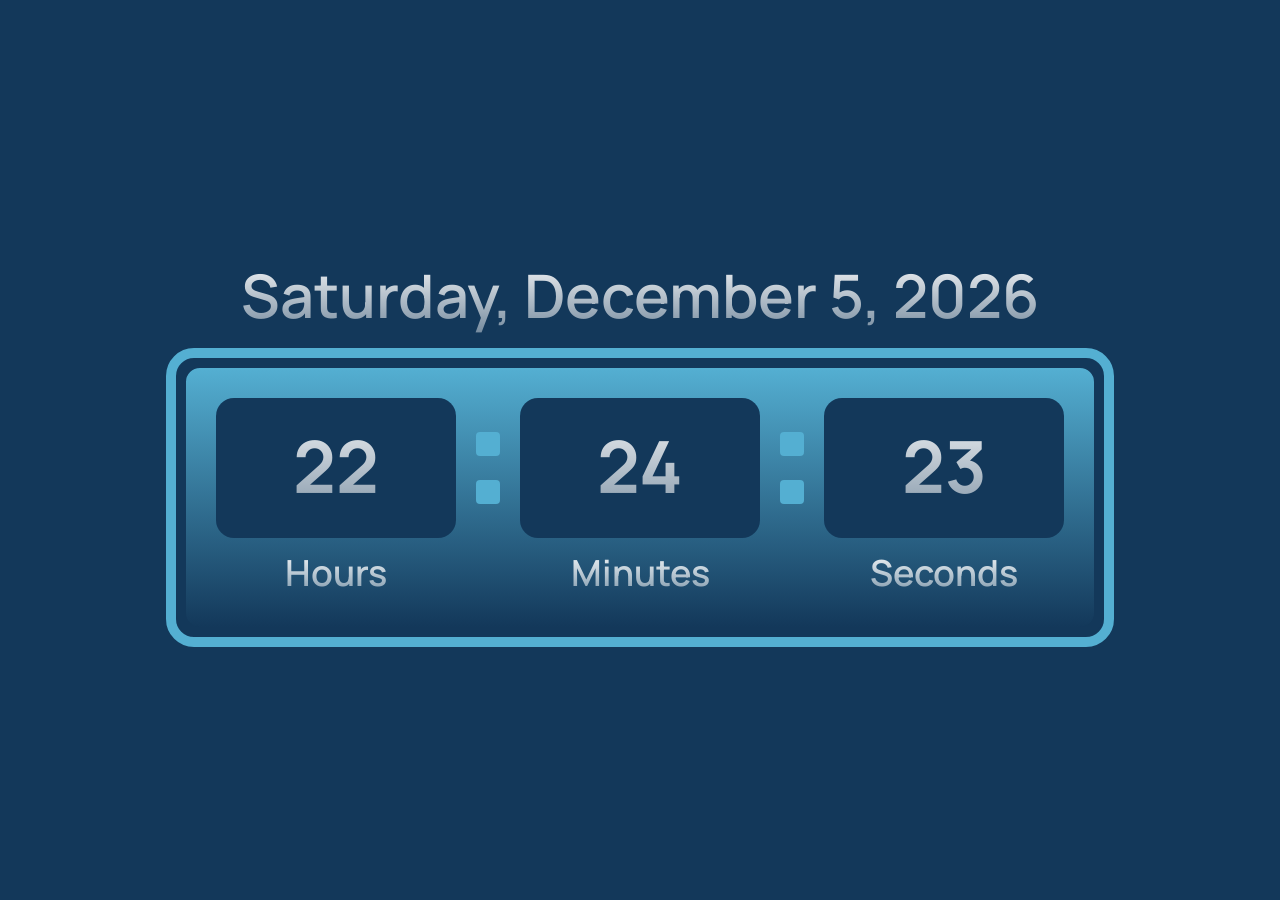
==== clock/index.html @ 6644dbaf "Clock" ====
<!DOCTYPE html>
<html lang="en">

<head>
  <meta charset="UTF-8">
  <meta name="viewport" content="width=device-width, initial-scale=1.0">
  <title>Competition Timer</title>

  <link rel="stylesheet" href="clock.css" />
</head>

<body>
  <div class="container">
    <div id="timer-container">
      <div class="text-gradient" id="timer_date"></div>

      <div class="timer-wrapper">
        <div class="timer">
          <div class="timer_block">
            <div class="timer_block__content" id="timer_block__hours" data-content="0">
              <span>0</span>
            </div>
            <div class="timer_block__label text-gradient">Hours</div>
          </div>

          <div class="timer_separator">
            <div></div>
            <div></div>
          </div>

          <div class="timer_block">
            <div class="timer_block__content" id="timer_block__minutes" data-content="0">
              <span>0</span>
            </div>
            <div class="timer_block__label text-gradient">Minutes</div>
          </div>

          <div class="timer_separator">
            <div></div>
            <div></div>
          </div>

          <div class="timer_block">
            <div class="timer_block__content" id="timer_block__seconds" data-content="0">
              <span>0</span>
            </div>
            <div class="timer_block__label text-gradient">Seconds</div>
          </div>
        </div>
      </div>
    </div>
  </div>

  <script src="../moment.min.js"></script>
  <script src="clock.js"></script>
</body>

</html>
---- clock/clock.css ----
@font-face {
  font-family: "Manrope";
  src: url("./../fonts/Manrope-VariableFont_wght.ttf") format("truetype");
}

body {
  padding: 1rem;
  margin: 0;
  /* background: linear-gradient(to bottom, #340f67, #170f24); */
  background: #13385A;
  min-height: 100vh;
  display: flex;
  justify-content: center;
  align-items: center;
  font-family: Manrope;
  font-weight: 600;
  /* text-transform: uppercase; */
  text-align: center;
  color: white;
}

* {
  box-sizing: border-box;
}

h1,
h2,
h3,
h4,
h5,
h6 {
  margin: 0;
  color: inherit;
}

:root {
  --primary: #54AFD2;
  --secondary: #13385A;
}

.text-primary {
  color: var(--primary);
}

.text-secondary {
  color: var(--secondary);
}

#training_hours {
  font-size: 12.21rem;
}

h3 {
  font-size: 4.37rem;
  margin-top: -1.875rem;
}

.split {
  font-size: 4rem;
  margin-top: 50px;
  display: flex;
  justify-content: center;
  gap: 2rem;
}

.split::before {
  content: "";
  align-self: stretch;
  border: 1px solid var(--primary);
}

.split_left {
  text-align: right;
  order: -1;
}

.split_right {
  text-align: left;
}

.countdown-text {
  margin-top: 100px;
  font-size: 8rem;
}

.countdown-subtext {
  /* margin-top: 1rem; */
  font-size: 2.6rem;
}

.timer-wrapper {
  border: 10px solid var(--primary);
  border-radius: 28px;
  overflow: hidden;
  margin: auto;
  /* margin-top: 100px; */
  width: fit-content;
}

.timer {
  border: 10px solid var(--secondary);
  background: linear-gradient(to bottom, var(--primary), var(--secondary));
  padding: 30px;
  border-radius: 24px;
  display: flex;
  justify-content: center;
}

.timer_block {
  width: 100%;
}

.timer_block__content {
  background: var(--secondary);
  width: 240px;
  height: 140px;
  font-size: 6rem;
  border-radius: 18px;
  overflow: hidden;
  position: relative;
}

.timer_block__content span {
  transition: transform 150ms linear;
  animation: slideUp 150ms linear;
  position: absolute;
  width: 100%;
  height: 100%;
  display: grid;
  place-content: center;
  margin-top: -2px;
  font-weight: bold;
}

@keyframes slideUp {
  from {
    transform: translateY(100%);
  }

  to {
    transform: none;
  }
}

.timer_block__label {
  font-size: 3rem;
  margin-top: 10px;
}

.timer_separator {
  display: flex;
  flex-direction: column;
  justify-content: center;
  gap: 2rem;
  height: 140px;
  padding: 0 20px;
}

.timer_separator div {
  width: 24px;
  height: 24px;
  background: var(--primary);
  border-radius: 4px;
}

#logo {
  position: absolute;
  top: 100px;
  left: 100px;
  width: 246px;
  height: auto;
}

#banner {
  position: absolute;
  top: 80px;
  right: 100px;
  width: 278px;
  height: auto;
  filter: brightness(1.8) contrast(1.1) saturate(1.4);
}

@media screen and (max-width: 1500px) {
  html {
    font-size: 12px;
  }

  #logo {
    top: 40px;
    left: 50px;
    width: 200px;
  }

  #banner {
    width: 240px;
    top: 40px;
    right: 50px;
  }

  .countdown-text,
  .split {
    margin-top: 25px;
  }
}

@media screen and (max-width: 1200px) {
  .timer-wrapper {
    width: auto;
  }

  .timer_block__content {
    width: 100%;
    height: 100px;
  }
}

@media screen and (max-width: 768px) {
  html {
    font-size: 10px;
  }

  body {
    padding: 1rem 3rem;
  }

  .timer {
    flex-direction: column;
    gap: 2rem;
  }

  .timer_separator {
    display: none;
  }

  #logo {
    position: unset;
    margin: 3rem auto;
  }

  #banner {
    display: none;
  }
}

#pause-resume-btn {
  margin-top: 1rem;
  background: transparent;
  border: 1px solid var(--primary);
  color: var(--primary);
  padding: 0.5rem 1rem;
  border-radius: 1.5rem;
  cursor: pointer;
  transition: all 0.2s ease;

  &:hover {
    background: var(--primary);
    color: var(--secondary);
  }
}

#fullscreen-btn, #reset-btn {
  margin-top: 1rem;
  margin-left: 1rem;
  background: transparent;
  border: 1px solid var(--primary);
  color: var(--primary);
  padding: 0.5rem 1rem;
  border-radius: 1.5rem;
  cursor: pointer;
  transition: all 0.2s ease;
}

#fullscreen-btn:hover, #reset-btn:hover {
  background: var(--primary);
  color: var(--secondary);
}

#setup-form {
  background: var(--secondary);
  padding: 2rem;
  border-radius: 1.5rem;
  box-shadow: 0 4px 10px rgba(0, 0, 0, 0.3);
  max-width: 400px;
  margin: auto;
  text-align: left;
}

.split_half {
  display: grid;
  grid-template-columns: 1fr 1fr;
  gap: 1rem;
}

#setup-form label {
  display: block;
  font-size: 1.5rem;
  margin-bottom: 0.5rem;
  color: var(--primary);
}

#setup-form input, #setup-form select {
  width: 100%;
  padding: 0.5rem;
  font-size: 1.2rem;
  border: 1px solid var(--primary);
  border-radius: 0.5rem;
  margin-bottom: 1rem;
  background: #fff;
  color: var(--secondary);
}

#setup-form input::placeholder {
  color: #aaa;
}

#setup-form button {
  width: 100%;
  padding: 0.75rem;
  font-size: 1.5rem;
  font-weight: bold;
  background: var(--primary);
  color: var(--secondary);
  border: none;
  border-radius: 0.5rem;
  cursor: pointer;
  transition: background 0.3s ease, transform 0.2s ease;
  margin-top: 1rem;
}

#setup-form button:hover {
  background: #fff;
  color: var(--primary);
  transform: scale(1.05);
}

#setup-form button:active {
  transform: scale(1);
}

.text-gradient {
  background: linear-gradient(to bottom, rgba(255, 255, 255, 1), rgba(255, 255, 255, 0.4));
  -webkit-background-clip: text;
  -webkit-text-fill-color: transparent;
}

.action-btns {
  margin-top: 20px;
}

#timer_date {
  margin-bottom: 1rem;
  font-size: 5rem;
}
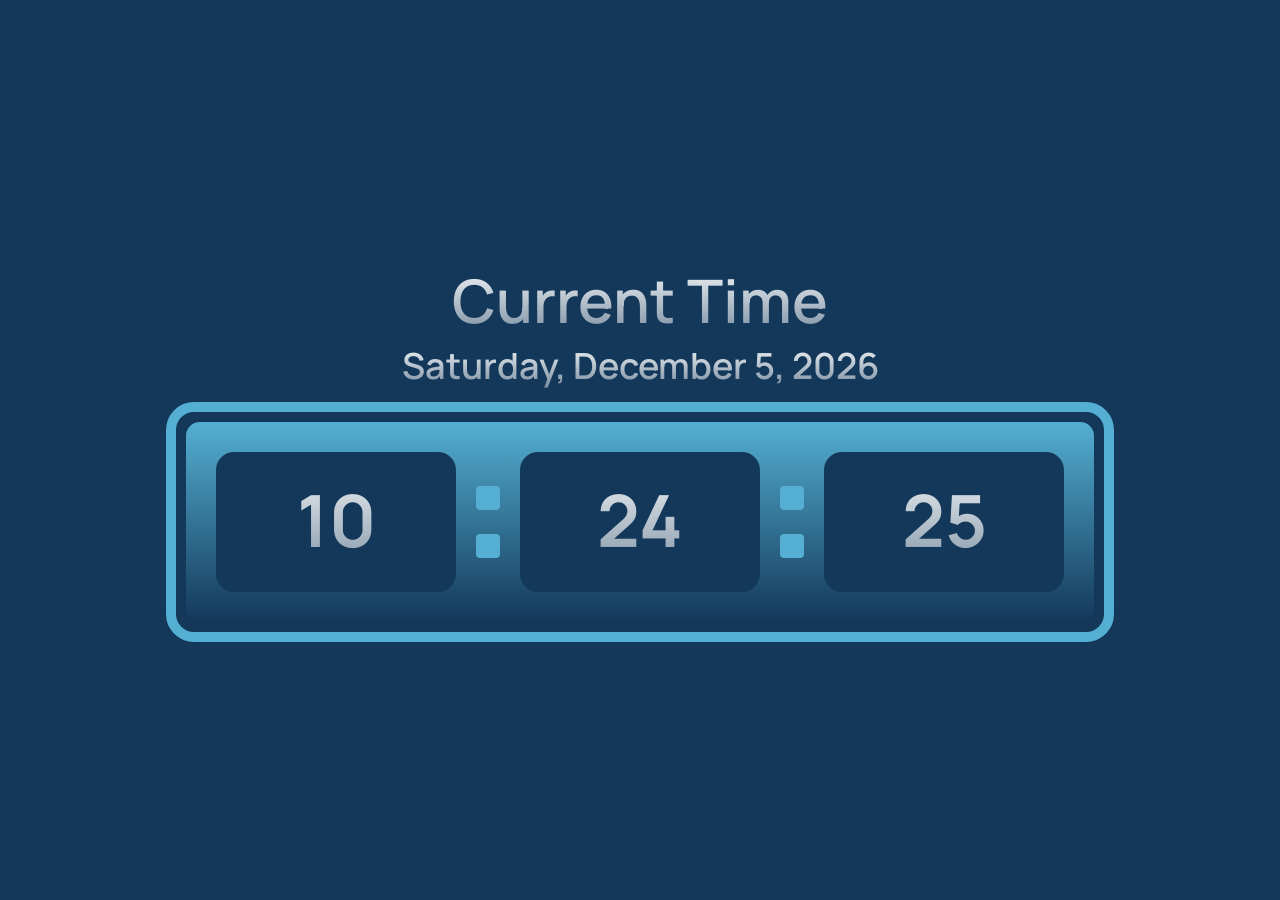
==== commit 5896aa62: "Minor changes" ====
--- a/clock/index.html
+++ b/clock/index.html
@@ -12,6 +12,7 @@
 <body>
   <div class="container">
     <div id="timer-container">
+      <div class="text-gradient timer-label">Current Time</div>
       <div class="text-gradient" id="timer_date"></div>
 
       <div class="timer-wrapper">
@@ -20,7 +21,6 @@
             <div class="timer_block__content" id="timer_block__hours" data-content="0">
               <span>0</span>
             </div>
-            <div class="timer_block__label text-gradient">Hours</div>
           </div>
 
           <div class="timer_separator">
@@ -32,7 +32,6 @@
             <div class="timer_block__content" id="timer_block__minutes" data-content="0">
               <span>0</span>
             </div>
-            <div class="timer_block__label text-gradient">Minutes</div>
           </div>
 
           <div class="timer_separator">
@@ -44,7 +43,6 @@
             <div class="timer_block__content" id="timer_block__seconds" data-content="0">
               <span>0</span>
             </div>
-            <div class="timer_block__label text-gradient">Seconds</div>
           </div>
         </div>
       </div>
@@ -55,4 +53,4 @@
   <script src="clock.js"></script>
 </body>
 
-</html>
+</html>
--- a/clock/clock.css
+++ b/clock/clock.css
@@ -349,5 +349,9 @@
 
 #timer_date {
   margin-bottom: 1rem;
+  font-size: 3rem;
+}
+
+.timer-label {
   font-size: 5rem;
 }
